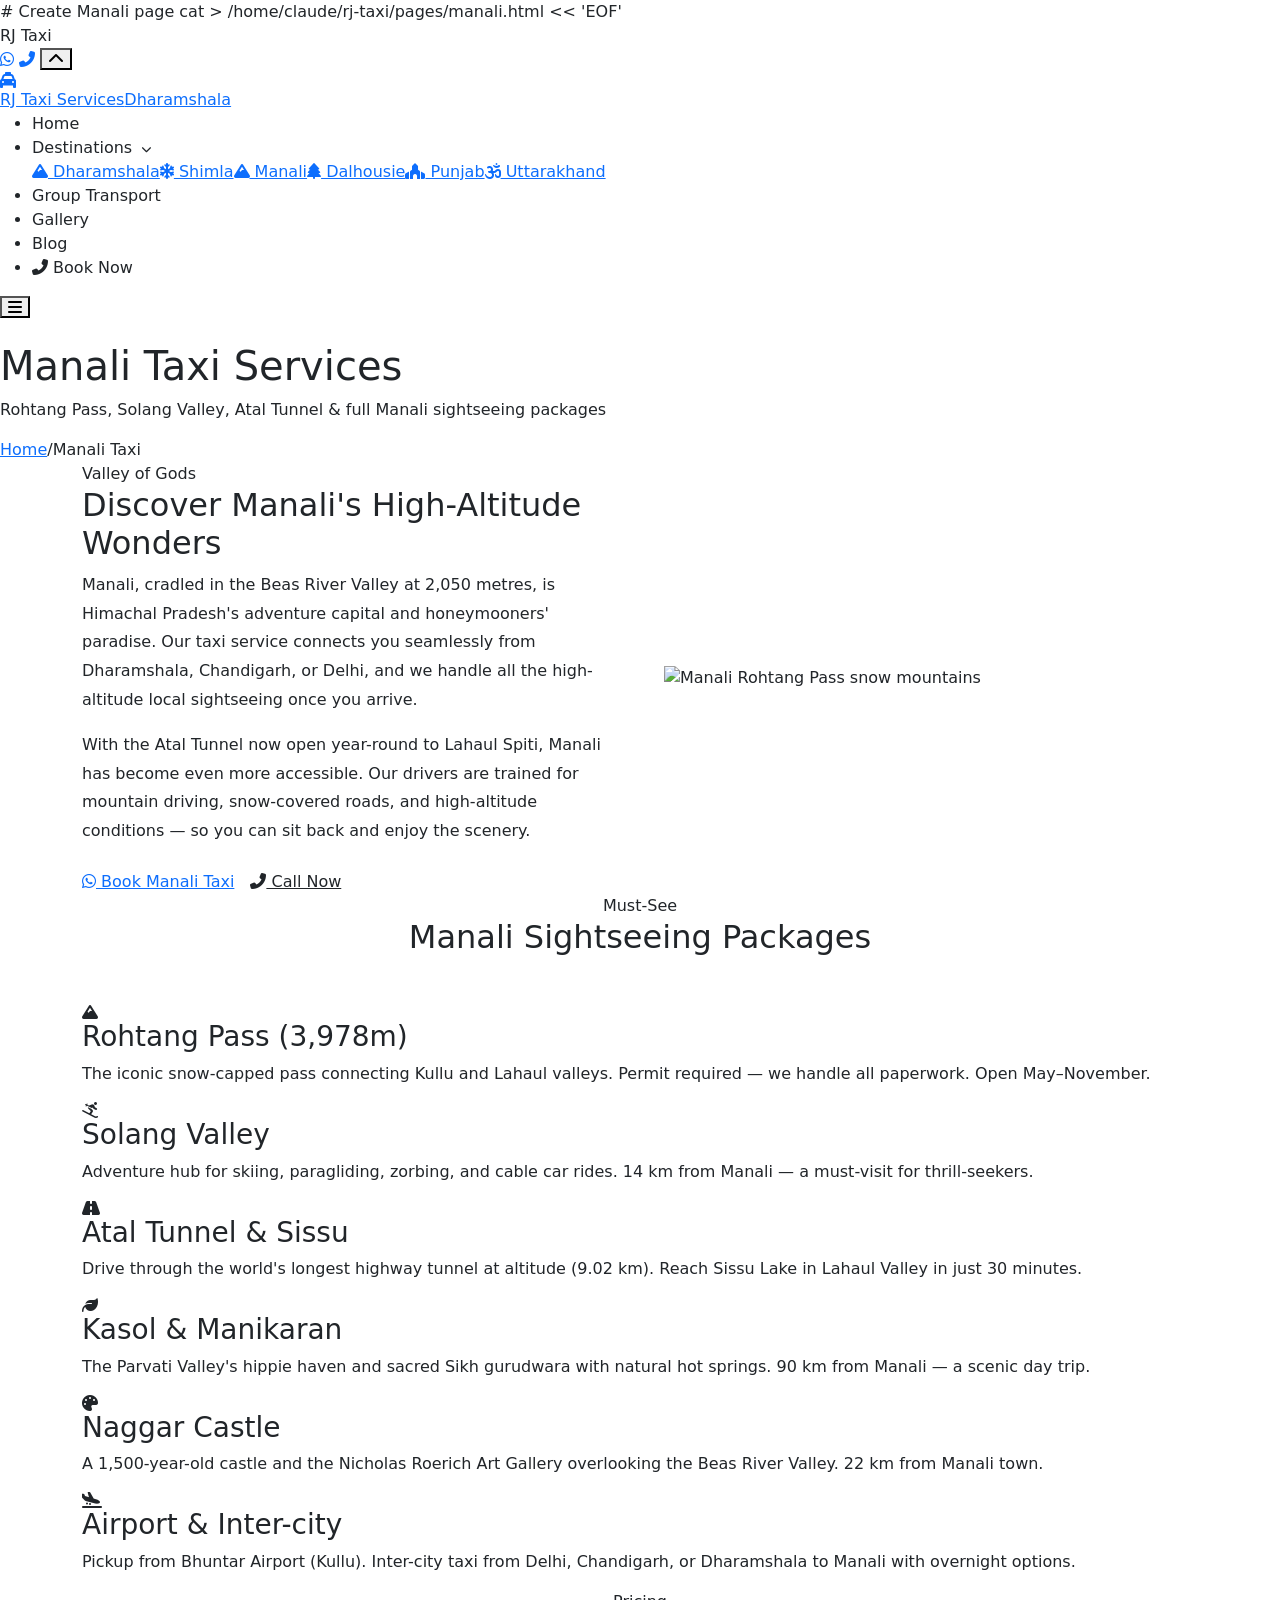
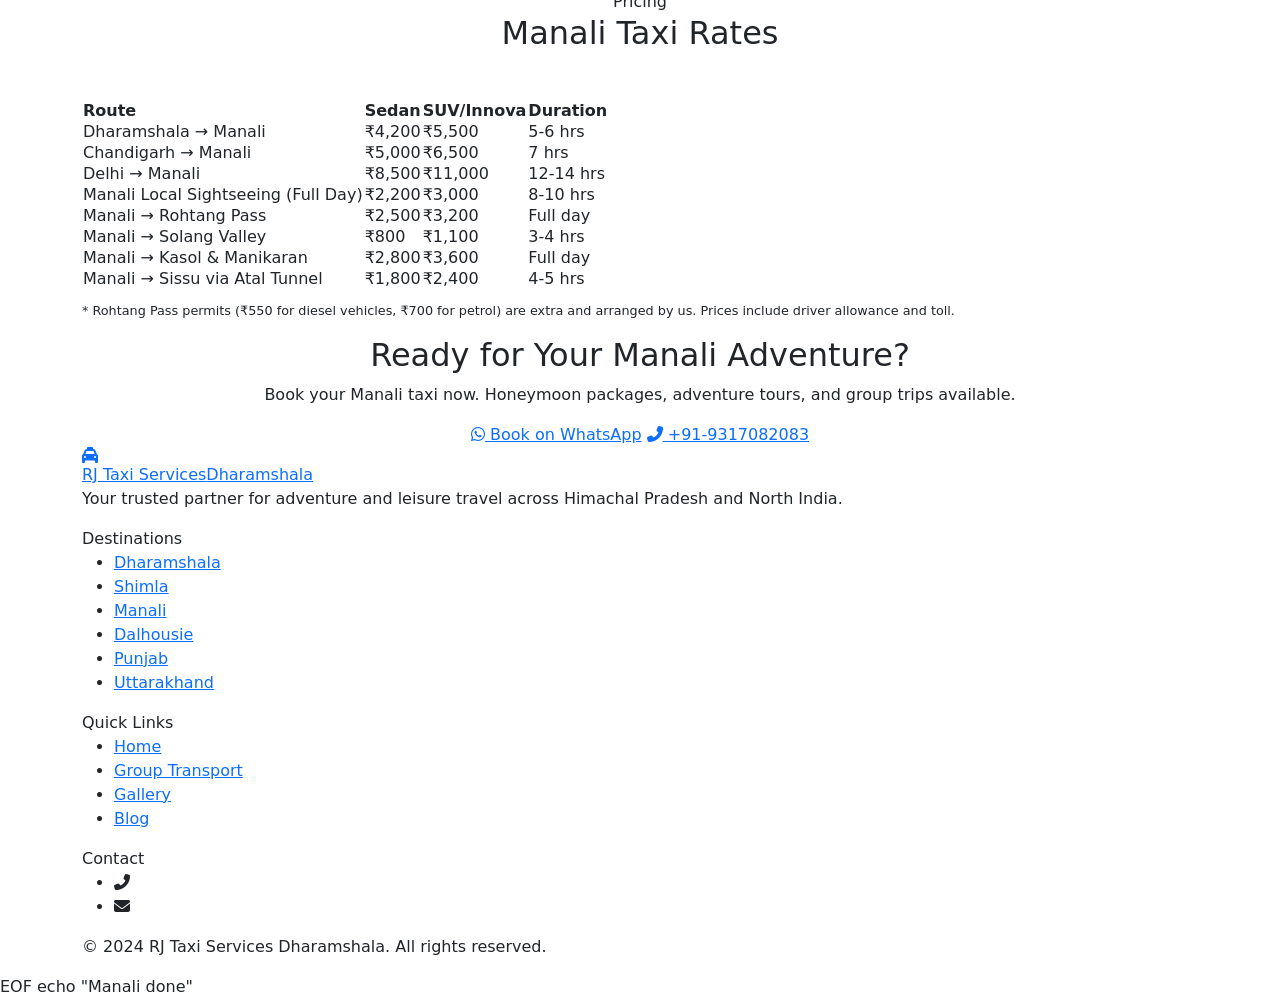
==== manali.html @ 17d1d47f "Create manali.html" ====
# Create Manali page
cat > /home/claude/rj-taxi/pages/manali.html << 'EOF'
<!DOCTYPE html>
<html lang="en">
<head>
  <meta charset="UTF-8"><meta name="viewport" content="width=device-width, initial-scale=1.0">
  <title>Manali Taxi Services | Rohtang Pass, Solang Valley Tours | RJ Taxi Dharamshala</title>
  <meta name="description" content="Book taxi to Manali from Dharamshala, Delhi & Chandigarh. Rohtang Pass, Solang Valley, Atal Tunnel, Kasol, Manikaran tours. Fixed price. Call +91-9317082083.">
  <meta name="keywords" content="manali taxi service, rohtang pass taxi, solang valley taxi, dharamshala to manali cab, atal tunnel trip">
  <link rel="canonical" href="https://rjtaxidharamshala.com/pages/manali.html">
  <link rel="icon" type="image/svg+xml" href="../assets/images/favicon.svg">
  <link rel="stylesheet" href="https://cdn.jsdelivr.net/npm/bootstrap@5.3.2/dist/css/bootstrap.min.css">
  <link rel="stylesheet" href="https://cdnjs.cloudflare.com/ajax/libs/font-awesome/6.5.1/css/all.min.css">
  <link rel="stylesheet" href="../assets/css/style.css">
</head>
<body>
<div id="page-loader"><div class="loader-logo">RJ <span>Taxi</span></div><div class="loader-bar"></div></div>
<a href="https://wa.me/919317082083?text=Hello%2C%20I%20need%20a%20taxi%20to%20Manali." class="float-whatsapp" target="_blank" rel="noopener" aria-label="WhatsApp"><i class="fab fa-whatsapp"></i></a>
<a href="tel:+919317082083" class="float-call" aria-label="Call"><i class="fas fa-phone-alt"></i></a>
<button class="back-top" aria-label="Back to top"><i class="fas fa-chevron-up"></i></button>
<nav id="navbar"><div class="navbar-inner">
  <a href="../index.html" class="nav-logo"><div class="nav-logo-icon"><i class="fas fa-taxi"></i></div><div class="nav-logo-text"><span class="nav-logo-name">RJ Taxi Services</span><span class="nav-logo-sub">Dharamshala</span></div></a>
  <ul class="nav-menu">
    <li><a href="../index.html" class="nav-link">Home</a></li>
    <li class="nav-dropdown"><a href="#" class="nav-link active">Destinations <i class="fas fa-chevron-down" style="font-size:.65rem;margin-left:4px"></i></a>
      <div class="nav-dropdown-menu"><a href="dharamshala.html"><i class="fas fa-mountain"></i> Dharamshala</a><a href="shimla.html"><i class="fas fa-snowflake"></i> Shimla</a><a href="manali.html"><i class="fas fa-mountain"></i> Manali</a><a href="dalhousie.html"><i class="fas fa-tree"></i> Dalhousie</a><a href="punjab.html"><i class="fas fa-place-of-worship"></i> Punjab</a><a href="uttarakhand.html"><i class="fas fa-om"></i> Uttarakhand</a></div>
    </li>
    <li><a href="group-transport.html" class="nav-link">Group Transport</a></li>
    <li><a href="gallery.html" class="nav-link">Gallery</a></li>
    <li><a href="blog.html" class="nav-link">Blog</a></li>
    <li><a href="tel:+919317082083" class="nav-link nav-cta"><i class="fas fa-phone-alt"></i> Book Now</a></li>
  </ul>
  <button class="nav-toggle" aria-label="Toggle menu"><i class="fas fa-bars"></i></button>
</div></nav>

<header class="page-hero">
  <div class="page-hero-content">
    <div class="section-eyebrow" style="justify-content:center;color:rgba(255,255,255,.6)">Adventure Himachal</div>
    <h1>Manali Taxi Services</h1>
    <p>Rohtang Pass, Solang Valley, Atal Tunnel & full Manali sightseeing packages</p>
    <nav class="breadcrumb-nav" aria-label="Breadcrumb"><a href="../index.html">Home</a><span>/</span><span class="current">Manali Taxi</span></nav>
  </div>
</header>

<section class="section">
  <div class="container">
    <div class="row g-5 align-items-center">
      <div class="col-lg-6">
        <div class="section-eyebrow">Valley of Gods</div>
        <h2 class="section-title">Discover Manali's High-Altitude Wonders</h2>
        <p style="color:var(--slate-light);line-height:1.8;margin-bottom:16px;">Manali, cradled in the Beas River Valley at 2,050 metres, is Himachal Pradesh's adventure capital and honeymooners' paradise. Our taxi service connects you seamlessly from Dharamshala, Chandigarh, or Delhi, and we handle all the high-altitude local sightseeing once you arrive.</p>
        <p style="color:var(--slate-light);line-height:1.8;margin-bottom:24px;">With the Atal Tunnel now open year-round to Lahaul Spiti, Manali has become even more accessible. Our drivers are trained for mountain driving, snow-covered roads, and high-altitude conditions — so you can sit back and enjoy the scenery.</p>
        <div class="d-flex gap-3 flex-wrap">
          <a href="https://wa.me/919317082083?text=I%20need%20a%20taxi%20to%20Manali." class="btn-gold" target="_blank" rel="noopener"><i class="fab fa-whatsapp"></i> Book Manali Taxi</a>
          <a href="tel:+919317082083" class="btn-outline-white" style="border-color:var(--navy);color:var(--navy)"><i class="fas fa-phone-alt"></i> Call Now</a>
        </div>
      </div>
      <div class="col-lg-6">
        <img src="https://images.unsplash.com/photo-1626621341517-bbf3d9990a23?w=700&q=80" alt="Manali Rohtang Pass snow mountains" class="img-fluid" style="border-radius:var(--radius-lg);box-shadow:var(--shadow-lg)" loading="lazy">
      </div>
    </div>
  </div>
</section>

<section class="section bg-off">
  <div class="container">
    <div class="text-center mb-5"><div class="section-eyebrow">Must-See</div><h2 class="section-title">Manali Sightseeing Packages</h2></div>
    <div class="services-grid">
      <div class="service-card"><div class="service-icon"><i class="fas fa-mountain"></i></div><h3 class="service-title">Rohtang Pass (3,978m)</h3><p class="service-desc">The iconic snow-capped pass connecting Kullu and Lahaul valleys. Permit required — we handle all paperwork. Open May–November.</p></div>
      <div class="service-card"><div class="service-icon"><i class="fas fa-skiing"></i></div><h3 class="service-title">Solang Valley</h3><p class="service-desc">Adventure hub for skiing, paragliding, zorbing, and cable car rides. 14 km from Manali — a must-visit for thrill-seekers.</p></div>
      <div class="service-card"><div class="service-icon"><i class="fas fa-road"></i></div><h3 class="service-title">Atal Tunnel & Sissu</h3><p class="service-desc">Drive through the world's longest highway tunnel at altitude (9.02 km). Reach Sissu Lake in Lahaul Valley in just 30 minutes.</p></div>
      <div class="service-card"><div class="service-icon"><i class="fas fa-leaf"></i></div><h3 class="service-title">Kasol & Manikaran</h3><p class="service-desc">The Parvati Valley's hippie haven and sacred Sikh gurudwara with natural hot springs. 90 km from Manali — a scenic day trip.</p></div>
      <div class="service-card"><div class="service-icon"><i class="fas fa-palette"></i></div><h3 class="service-title">Naggar Castle</h3><p class="service-desc">A 1,500-year-old castle and the Nicholas Roerich Art Gallery overlooking the Beas River Valley. 22 km from Manali town.</p></div>
      <div class="service-card"><div class="service-icon"><i class="fas fa-plane-arrival"></i></div><h3 class="service-title">Airport & Inter-city</h3><p class="service-desc">Pickup from Bhuntar Airport (Kullu). Inter-city taxi from Delhi, Chandigarh, or Dharamshala to Manali with overnight options.</p></div>
    </div>
  </div>
</section>

<section class="section">
  <div class="container">
    <div class="text-center mb-5"><div class="section-eyebrow">Pricing</div><h2 class="section-title">Manali Taxi Rates</h2></div>
    <div style="overflow-x:auto">
      <table class="price-table">
        <thead><tr><th>Route</th><th>Sedan</th><th>SUV/Innova</th><th>Duration</th></tr></thead>
        <tbody>
          <tr><td>Dharamshala → Manali</td><td class="price-cell">₹4,200</td><td class="price-cell">₹5,500</td><td>5-6 hrs</td></tr>
          <tr><td>Chandigarh → Manali</td><td class="price-cell">₹5,000</td><td class="price-cell">₹6,500</td><td>7 hrs</td></tr>
          <tr><td>Delhi → Manali</td><td class="price-cell">₹8,500</td><td class="price-cell">₹11,000</td><td>12-14 hrs</td></tr>
          <tr><td>Manali Local Sightseeing (Full Day)</td><td class="price-cell">₹2,200</td><td class="price-cell">₹3,000</td><td>8-10 hrs</td></tr>
          <tr><td>Manali → Rohtang Pass</td><td class="price-cell">₹2,500</td><td class="price-cell">₹3,200</td><td>Full day</td></tr>
          <tr><td>Manali → Solang Valley</td><td class="price-cell">₹800</td><td class="price-cell">₹1,100</td><td>3-4 hrs</td></tr>
          <tr><td>Manali → Kasol & Manikaran</td><td class="price-cell">₹2,800</td><td class="price-cell">₹3,600</td><td>Full day</td></tr>
          <tr><td>Manali → Sissu via Atal Tunnel</td><td class="price-cell">₹1,800</td><td class="price-cell">₹2,400</td><td>4-5 hrs</td></tr>
        </tbody>
      </table>
    </div>
    <p style="font-size:.8rem;color:var(--slate-light);margin-top:12px;">* Rohtang Pass permits (₹550 for diesel vehicles, ₹700 for petrol) are extra and arranged by us. Prices include driver allowance and toll.</p>
  </div>
</section>

<section class="cta-banner"><div class="container text-center" style="position:relative;z-index:2">
  <h2 class="cta-title">Ready for Your Manali Adventure?</h2>
  <p class="cta-subtitle">Book your Manali taxi now. Honeymoon packages, adventure tours, and group trips available.</p>
  <div class="cta-actions">
    <a href="https://wa.me/919317082083?text=I%20want%20to%20book%20a%20taxi%20to%20Manali." class="btn-gold" target="_blank" rel="noopener"><i class="fab fa-whatsapp"></i> Book on WhatsApp</a>
    <a href="tel:+919317082083" class="btn-outline-white"><i class="fas fa-phone-alt"></i> +91-9317082083</a>
  </div>
</div></section>

<footer class="footer"><div class="container"><div class="footer-grid">
  <div class="footer-brand"><a href="../index.html" class="nav-logo"><div class="nav-logo-icon"><i class="fas fa-taxi"></i></div><div class="nav-logo-text"><span class="nav-logo-name">RJ Taxi Services</span><span class="nav-logo-sub">Dharamshala</span></div></a><p>Your trusted partner for adventure and leisure travel across Himachal Pradesh and North India.</p></div>
  <div><div class="footer-heading">Destinations</div><ul class="footer-links"><li><a href="dharamshala.html">Dharamshala</a></li><li><a href="shimla.html">Shimla</a></li><li><a href="manali.html">Manali</a></li><li><a href="dalhousie.html">Dalhousie</a></li><li><a href="punjab.html">Punjab</a></li><li><a href="uttarakhand.html">Uttarakhand</a></li></ul></div>
  <div><div class="footer-heading">Quick Links</div><ul class="footer-links"><li><a href="../index.html">Home</a></li><li><a href="group-transport.html">Group Transport</a></li><li><a href="gallery.html">Gallery</a></li><li><a href="blog.html">Blog</a></li></ul></div>
  <div><div class="footer-heading">Contact</div><ul class="footer-contact"><li><i class="fas fa-phone-alt"></i><a href="tel:+919317082083" style="color:rgba(255,255,255,.6)">+91-9317082083</a></li><li><i class="fas fa-envelope"></i><a href="mailto:rjtaxiservicesdharamshala@gmail.com" style="color:rgba(255,255,255,.6);font-size:.8rem">rjtaxiservicesdharamshala@gmail.com</a></li></ul></div>
</div><div class="footer-bottom"><p>&copy; 2024 RJ Taxi Services Dharamshala. All rights reserved.</p></div></div></footer>
<script src="https://cdn.jsdelivr.net/npm/bootstrap@5.3.2/dist/js/bootstrap.bundle.min.js"></script>
<script src="../assets/js/main.js"></script>
</body></html>
EOF
echo "Manali done"
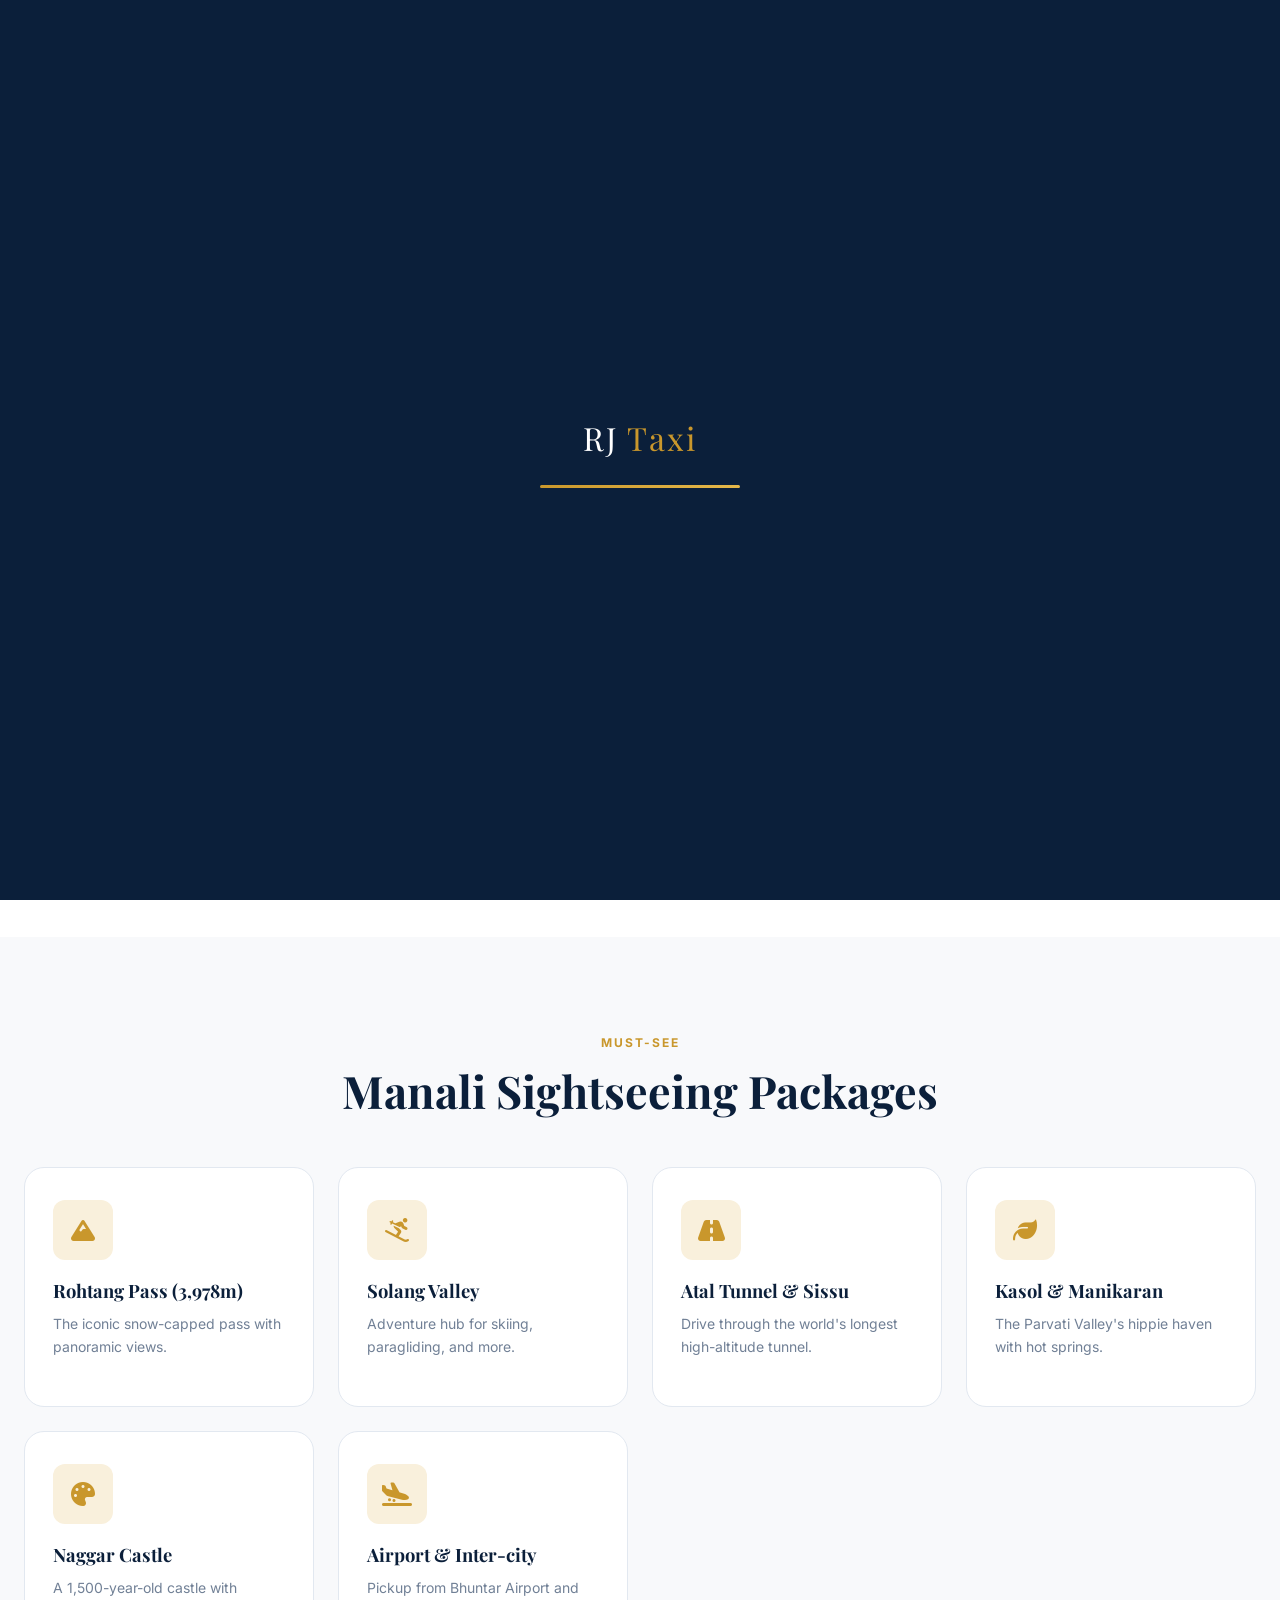
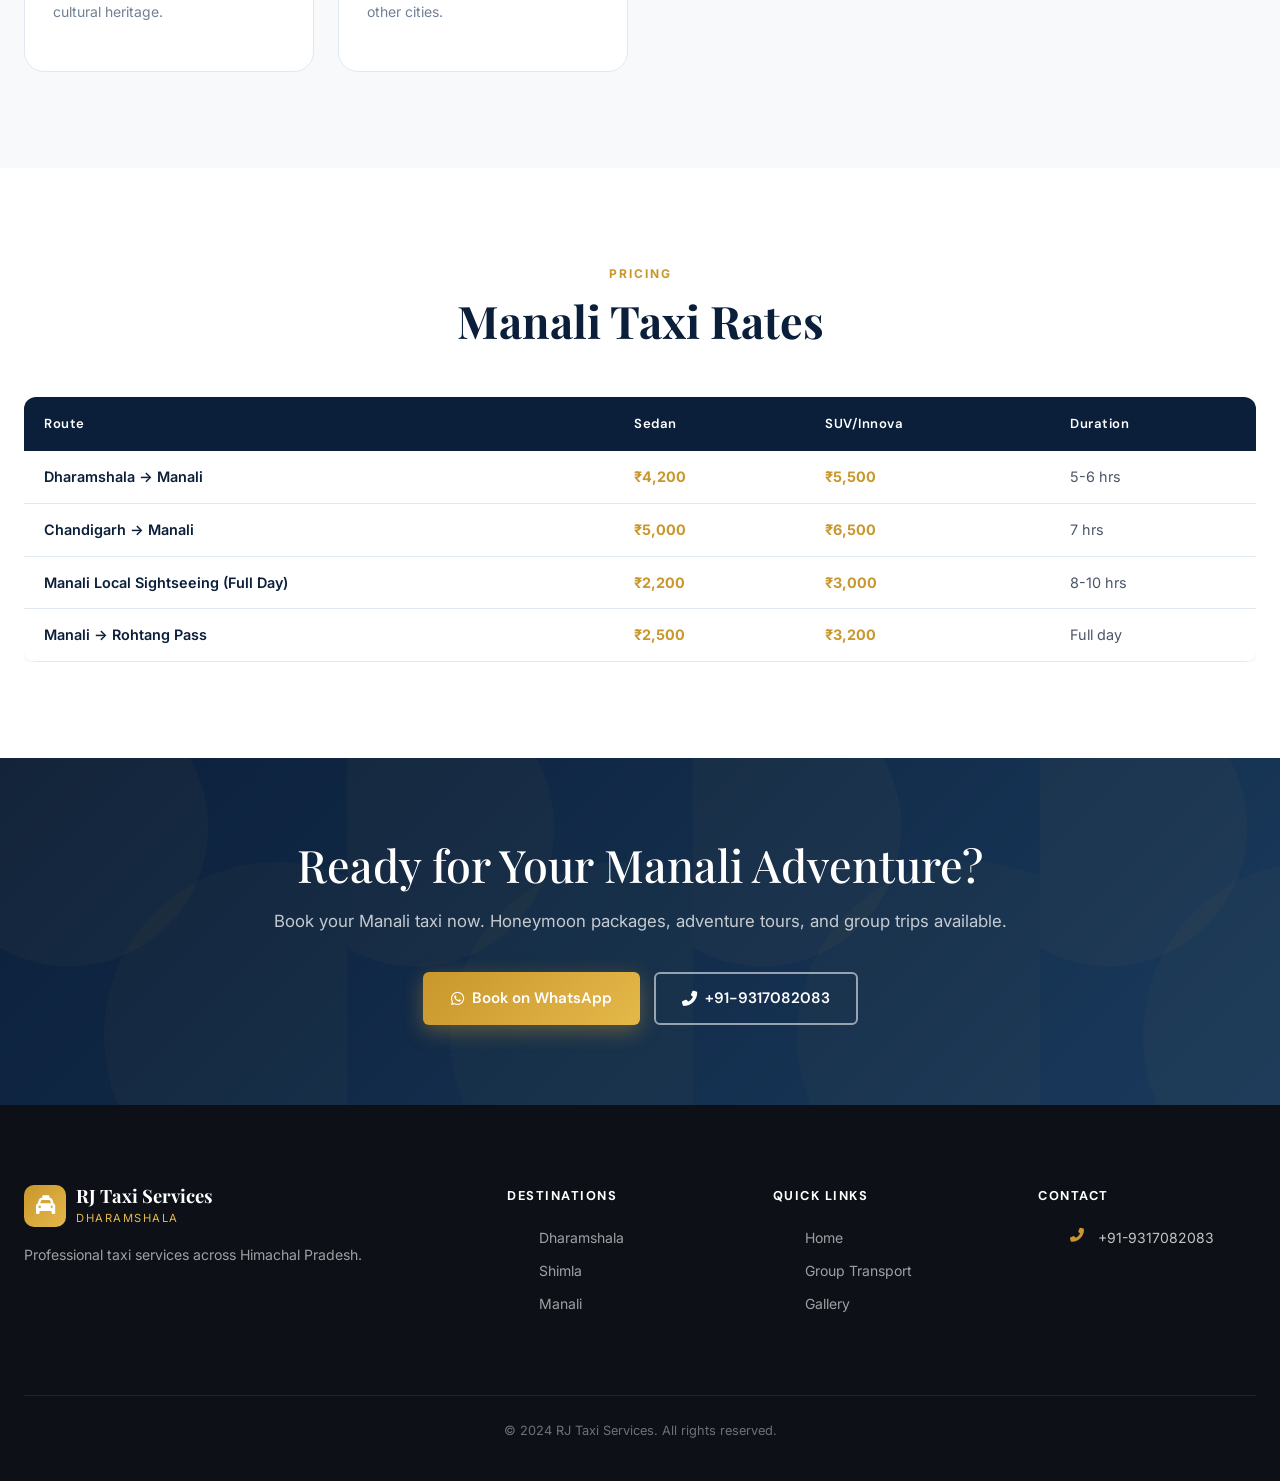
==== commit f7244693: "Fix: Clean corrupted HTML and create missing pages with proper linking" ====
--- a/manali.html
+++ b/manali.html
@@ -1,5 +1,3 @@
-# Create Manali page
-cat > /home/claude/rj-taxi/pages/manali.html << 'EOF'
 <!DOCTYPE html>
 <html lang="en">
 <head>
@@ -8,10 +6,10 @@
   <meta name="description" content="Book taxi to Manali from Dharamshala, Delhi & Chandigarh. Rohtang Pass, Solang Valley, Atal Tunnel, Kasol, Manikaran tours. Fixed price. Call +91-9317082083.">
   <meta name="keywords" content="manali taxi service, rohtang pass taxi, solang valley taxi, dharamshala to manali cab, atal tunnel trip">
   <link rel="canonical" href="https://rjtaxidharamshala.com/pages/manali.html">
-  <link rel="icon" type="image/svg+xml" href="../assets/images/favicon.svg">
+  <link rel="icon" type="image/svg+xml" href="../css/favicon.svg">
   <link rel="stylesheet" href="https://cdn.jsdelivr.net/npm/bootstrap@5.3.2/dist/css/bootstrap.min.css">
   <link rel="stylesheet" href="https://cdnjs.cloudflare.com/ajax/libs/font-awesome/6.5.1/css/all.min.css">
-  <link rel="stylesheet" href="../assets/css/style.css">
+  <link rel="stylesheet" href="../css/style.css">
 </head>
 <body>
 <div id="page-loader"><div class="loader-logo">RJ <span>Taxi</span></div><div class="loader-bar"></div></div>
@@ -48,15 +46,15 @@
       <div class="col-lg-6">
         <div class="section-eyebrow">Valley of Gods</div>
         <h2 class="section-title">Discover Manali's High-Altitude Wonders</h2>
-        <p style="color:var(--slate-light);line-height:1.8;margin-bottom:16px;">Manali, cradled in the Beas River Valley at 2,050 metres, is Himachal Pradesh's adventure capital and honeymooners' paradise. Our taxi service connects you seamlessly from Dharamshala, Chandigarh, or Delhi, and we handle all the high-altitude local sightseeing once you arrive.</p>
-        <p style="color:var(--slate-light);line-height:1.8;margin-bottom:24px;">With the Atal Tunnel now open year-round to Lahaul Spiti, Manali has become even more accessible. Our drivers are trained for mountain driving, snow-covered roads, and high-altitude conditions — so you can sit back and enjoy the scenery.</p>
+        <p style="color:var(--slate-light);line-height:1.8;margin-bottom:16px;">Manali, cradled in the Beas River Valley at 2,050 metres, is Himachal Pradesh's adventure capital and honeymooners' paradise.</p>
+        <p style="color:var(--slate-light);line-height:1.8;margin-bottom:24px;">With the Atal Tunnel now open year-round to Lahaul Spiti, Manali has become even more accessible. Our drivers are trained in mountain driving.</p>
         <div class="d-flex gap-3 flex-wrap">
           <a href="https://wa.me/919317082083?text=I%20need%20a%20taxi%20to%20Manali." class="btn-gold" target="_blank" rel="noopener"><i class="fab fa-whatsapp"></i> Book Manali Taxi</a>
           <a href="tel:+919317082083" class="btn-outline-white" style="border-color:var(--navy);color:var(--navy)"><i class="fas fa-phone-alt"></i> Call Now</a>
         </div>
       </div>
       <div class="col-lg-6">
-        <img src="https://images.unsplash.com/photo-1626621341517-bbf3d9990a23?w=700&q=80" alt="Manali Rohtang Pass snow mountains" class="img-fluid" style="border-radius:var(--radius-lg);box-shadow:var(--shadow-lg)" loading="lazy">
+        <img src="https://images.unsplash.com/photo-1626621341517-bbf3d9990a23?w=700&q=80" alt="Manali Rohtang Pass snow mountains" class="img-fluid" style="border-radius:var(--radius-lg);box-shadow:var(--shadow-lg);">
       </div>
     </div>
   </div>
@@ -66,12 +64,12 @@
   <div class="container">
     <div class="text-center mb-5"><div class="section-eyebrow">Must-See</div><h2 class="section-title">Manali Sightseeing Packages</h2></div>
     <div class="services-grid">
-      <div class="service-card"><div class="service-icon"><i class="fas fa-mountain"></i></div><h3 class="service-title">Rohtang Pass (3,978m)</h3><p class="service-desc">The iconic snow-capped pass connecting Kullu and Lahaul valleys. Permit required — we handle all paperwork. Open May–November.</p></div>
-      <div class="service-card"><div class="service-icon"><i class="fas fa-skiing"></i></div><h3 class="service-title">Solang Valley</h3><p class="service-desc">Adventure hub for skiing, paragliding, zorbing, and cable car rides. 14 km from Manali — a must-visit for thrill-seekers.</p></div>
-      <div class="service-card"><div class="service-icon"><i class="fas fa-road"></i></div><h3 class="service-title">Atal Tunnel & Sissu</h3><p class="service-desc">Drive through the world's longest highway tunnel at altitude (9.02 km). Reach Sissu Lake in Lahaul Valley in just 30 minutes.</p></div>
-      <div class="service-card"><div class="service-icon"><i class="fas fa-leaf"></i></div><h3 class="service-title">Kasol & Manikaran</h3><p class="service-desc">The Parvati Valley's hippie haven and sacred Sikh gurudwara with natural hot springs. 90 km from Manali — a scenic day trip.</p></div>
-      <div class="service-card"><div class="service-icon"><i class="fas fa-palette"></i></div><h3 class="service-title">Naggar Castle</h3><p class="service-desc">A 1,500-year-old castle and the Nicholas Roerich Art Gallery overlooking the Beas River Valley. 22 km from Manali town.</p></div>
-      <div class="service-card"><div class="service-icon"><i class="fas fa-plane-arrival"></i></div><h3 class="service-title">Airport & Inter-city</h3><p class="service-desc">Pickup from Bhuntar Airport (Kullu). Inter-city taxi from Delhi, Chandigarh, or Dharamshala to Manali with overnight options.</p></div>
+      <div class="service-card"><div class="service-icon"><i class="fas fa-mountain"></i></div><h3 class="service-title">Rohtang Pass (3,978m)</h3><p class="service-desc">The iconic snow-capped pass with panoramic views.</p></div>
+      <div class="service-card"><div class="service-icon"><i class="fas fa-skiing"></i></div><h3 class="service-title">Solang Valley</h3><p class="service-desc">Adventure hub for skiing, paragliding, and more.</p></div>
+      <div class="service-card"><div class="service-icon"><i class="fas fa-road"></i></div><h3 class="service-title">Atal Tunnel & Sissu</h3><p class="service-desc">Drive through the world's longest high-altitude tunnel.</p></div>
+      <div class="service-card"><div class="service-icon"><i class="fas fa-leaf"></i></div><h3 class="service-title">Kasol & Manikaran</h3><p class="service-desc">The Parvati Valley's hippie haven with hot springs.</p></div>
+      <div class="service-card"><div class="service-icon"><i class="fas fa-palette"></i></div><h3 class="service-title">Naggar Castle</h3><p class="service-desc">A 1,500-year-old castle with cultural heritage.</p></div>
+      <div class="service-card"><div class="service-icon"><i class="fas fa-plane-arrival"></i></div><h3 class="service-title">Airport & Inter-city</h3><p class="service-desc">Pickup from Bhuntar Airport and other cities.</p></div>
     </div>
   </div>
 </section>
@@ -85,16 +83,11 @@
         <tbody>
           <tr><td>Dharamshala → Manali</td><td class="price-cell">₹4,200</td><td class="price-cell">₹5,500</td><td>5-6 hrs</td></tr>
           <tr><td>Chandigarh → Manali</td><td class="price-cell">₹5,000</td><td class="price-cell">₹6,500</td><td>7 hrs</td></tr>
-          <tr><td>Delhi → Manali</td><td class="price-cell">₹8,500</td><td class="price-cell">₹11,000</td><td>12-14 hrs</td></tr>
           <tr><td>Manali Local Sightseeing (Full Day)</td><td class="price-cell">₹2,200</td><td class="price-cell">₹3,000</td><td>8-10 hrs</td></tr>
           <tr><td>Manali → Rohtang Pass</td><td class="price-cell">₹2,500</td><td class="price-cell">₹3,200</td><td>Full day</td></tr>
-          <tr><td>Manali → Solang Valley</td><td class="price-cell">₹800</td><td class="price-cell">₹1,100</td><td>3-4 hrs</td></tr>
-          <tr><td>Manali → Kasol & Manikaran</td><td class="price-cell">₹2,800</td><td class="price-cell">₹3,600</td><td>Full day</td></tr>
-          <tr><td>Manali → Sissu via Atal Tunnel</td><td class="price-cell">₹1,800</td><td class="price-cell">₹2,400</td><td>4-5 hrs</td></tr>
         </tbody>
       </table>
     </div>
-    <p style="font-size:.8rem;color:var(--slate-light);margin-top:12px;">* Rohtang Pass permits (₹550 for diesel vehicles, ₹700 for petrol) are extra and arranged by us. Prices include driver allowance and toll.</p>
   </div>
 </section>
 
@@ -108,13 +101,11 @@
 </div></section>
 
 <footer class="footer"><div class="container"><div class="footer-grid">
-  <div class="footer-brand"><a href="../index.html" class="nav-logo"><div class="nav-logo-icon"><i class="fas fa-taxi"></i></div><div class="nav-logo-text"><span class="nav-logo-name">RJ Taxi Services</span><span class="nav-logo-sub">Dharamshala</span></div></a><p>Your trusted partner for adventure and leisure travel across Himachal Pradesh and North India.</p></div>
-  <div><div class="footer-heading">Destinations</div><ul class="footer-links"><li><a href="dharamshala.html">Dharamshala</a></li><li><a href="shimla.html">Shimla</a></li><li><a href="manali.html">Manali</a></li><li><a href="dalhousie.html">Dalhousie</a></li><li><a href="punjab.html">Punjab</a></li><li><a href="uttarakhand.html">Uttarakhand</a></li></ul></div>
-  <div><div class="footer-heading">Quick Links</div><ul class="footer-links"><li><a href="../index.html">Home</a></li><li><a href="group-transport.html">Group Transport</a></li><li><a href="gallery.html">Gallery</a></li><li><a href="blog.html">Blog</a></li></ul></div>
-  <div><div class="footer-heading">Contact</div><ul class="footer-contact"><li><i class="fas fa-phone-alt"></i><a href="tel:+919317082083" style="color:rgba(255,255,255,.6)">+91-9317082083</a></li><li><i class="fas fa-envelope"></i><a href="mailto:rjtaxiservicesdharamshala@gmail.com" style="color:rgba(255,255,255,.6);font-size:.8rem">rjtaxiservicesdharamshala@gmail.com</a></li></ul></div>
-</div><div class="footer-bottom"><p>&copy; 2024 RJ Taxi Services Dharamshala. All rights reserved.</p></div></div></footer>
+  <div class="footer-brand"><a href="../index.html" class="nav-logo"><div class="nav-logo-icon"><i class="fas fa-taxi"></i></div><div class="nav-logo-text"><span class="nav-logo-name">RJ Taxi Services</span><span class="nav-logo-sub">Dharamshala</span></div></a><p>Professional taxi services across Himachal Pradesh.</p></div>
+  <div><div class="footer-heading">Destinations</div><ul class="footer-links"><li><a href="dharamshala.html">Dharamshala</a></li><li><a href="shimla.html">Shimla</a></li><li><a href="manali.html">Manali</a></li></ul></div>
+  <div><div class="footer-heading">Quick Links</div><ul class="footer-links"><li><a href="../index.html">Home</a></li><li><a href="group-transport.html">Group Transport</a></li><li><a href="gallery.html">Gallery</a></li></ul></div>
+  <div><div class="footer-heading">Contact</div><ul class="footer-contact"><li><i class="fas fa-phone-alt"></i><a href="tel:+919317082083">+91-9317082083</a></li></ul></div>
+</div><div class="footer-bottom"><p>&copy; 2024 RJ Taxi Services. All rights reserved.</p></div></div></footer>
 <script src="https://cdn.jsdelivr.net/npm/bootstrap@5.3.2/dist/js/bootstrap.bundle.min.js"></script>
-<script src="../assets/js/main.js"></script>
-</body></html>
-EOF
-echo "Manali done"
+<script src="../js/main.js"></script>
+</body></html>
--- a/css/style.css
+++ b/css/style.css
@@ -0,0 +1,928 @@
+/* ============================================================
+   RJ Taxi Services Dharamshala — Main Stylesheet
+   Design System: Navy · Gold · White · Slate
+   ============================================================ */
+
+/* ---- Google Fonts ---- */
+@import url('https://fonts.googleapis.com/css2?family=Playfair+Display:wght@400;600;700&family=Inter:wght@300;400;500;600;700&family=DM+Sans:wght@400;500;600&display=swap');
+
+/* ---- CSS Variables ---- */
+:root {
+  --navy:       #0B1F3A;
+  --navy-light: #122848;
+  --gold:       #C9972C;
+  --gold-light: #E5B84A;
+  --gold-pale:  #F9F0DC;
+  --white:      #FFFFFF;
+  --off-white:  #F8F9FB;
+  --slate:      #4A5568;
+  --slate-light:#718096;
+  --dark:       #0D1117;
+  --border:     #E2E8F0;
+  --gradient-gold: linear-gradient(135deg, #C9972C, #E5B84A);
+  --gradient-navy: linear-gradient(135deg, #0B1F3A, #1A3A5C);
+  --shadow-sm:  0 2px 8px rgba(0,0,0,.06);
+  --shadow-md:  0 8px 24px rgba(0,0,0,.10);
+  --shadow-lg:  0 20px 48px rgba(0,0,0,.15);
+  --radius-sm:  6px;
+  --radius-md:  12px;
+  --radius-lg:  20px;
+  --radius-xl:  32px;
+  --font-display: 'Playfair Display', Georgia, serif;
+  --font-body:    'Inter', system-ui, sans-serif;
+  --font-ui:      'DM Sans', system-ui, sans-serif;
+  --transition:   0.25s cubic-bezier(.4,0,.2,1);
+}
+
+/* ---- Reset & Base ---- */
+*, *::before, *::after { box-sizing: border-box; margin: 0; padding: 0; }
+html { scroll-behavior: smooth; font-size: 16px; }
+body {
+  font-family: var(--font-body);
+  color: var(--slate);
+  background: var(--white);
+  line-height: 1.65;
+  -webkit-font-smoothing: antialiased;
+  overflow-x: hidden;
+}
+img { max-width: 100%; height: auto; display: block; }
+a { color: inherit; text-decoration: none; transition: color var(--transition); }
+ul { list-style: none; }
+
+/* ---- Loading Screen ---- */
+#page-loader {
+  position: fixed; inset: 0; z-index: 9999;
+  background: var(--navy);
+  display: flex; align-items: center; justify-content: center;
+  flex-direction: column; gap: 20px;
+  transition: opacity .5s ease, visibility .5s ease;
+}
+#page-loader.hidden { opacity: 0; visibility: hidden; }
+.loader-logo {
+  font-family: var(--font-display);
+  font-size: 2rem; color: var(--white);
+  letter-spacing: 2px;
+}
+.loader-logo span { color: var(--gold); }
+.loader-bar {
+  width: 200px; height: 3px;
+  background: rgba(255,255,255,.15);
+  border-radius: 2px; overflow: hidden;
+}
+.loader-bar::after {
+  content: '';
+  display: block; height: 100%;
+  background: var(--gradient-gold);
+  animation: loader-fill 1.6s ease forwards;
+}
+@keyframes loader-fill { from { width: 0 } to { width: 100% } }
+
+/* ---- Navigation ---- */
+#navbar {
+  position: fixed; top: 0; left: 0; right: 0; z-index: 1000;
+  padding: 0 0;
+  transition: background var(--transition), box-shadow var(--transition), padding var(--transition);
+}
+#navbar.scrolled {
+  background: rgba(11,31,58,.97);
+  backdrop-filter: blur(12px);
+  box-shadow: 0 4px 20px rgba(0,0,0,.25);
+  padding: 0;
+}
+#navbar.top {
+  background: linear-gradient(180deg, rgba(0,0,0,.55) 0%, transparent 100%);
+}
+.navbar-inner {
+  display: flex; align-items: center; justify-content: space-between;
+  max-width: 1320px; margin: 0 auto; padding: 0 24px;
+  height: 72px;
+}
+.nav-logo {
+  display: flex; align-items: center; gap: 10px;
+  text-decoration: none;
+}
+.nav-logo-icon {
+  width: 42px; height: 42px; border-radius: 10px;
+  background: var(--gradient-gold);
+  display: flex; align-items: center; justify-content: center;
+  font-size: 1.2rem; color: var(--white);
+}
+.nav-logo-text {
+  line-height: 1.2;
+}
+.nav-logo-name {
+  font-family: var(--font-display);
+  font-size: 1.15rem; font-weight: 700;
+  color: var(--white);
+  display: block;
+}
+.nav-logo-sub {
+  font-size: .7rem; color: var(--gold-light);
+  letter-spacing: 1.5px; text-transform: uppercase;
+}
+.nav-menu {
+  display: flex; align-items: center; gap: 4px;
+}
+.nav-link {
+  font-family: var(--font-ui);
+  font-size: .875rem; font-weight: 500;
+  color: rgba(255,255,255,.88);
+  padding: 8px 14px; border-radius: var(--radius-sm);
+  transition: color var(--transition), background var(--transition);
+  white-space: nowrap;
+  position: relative;
+}
+.nav-link:hover, .nav-link.active {
+  color: var(--gold-light);
+  background: rgba(255,255,255,.08);
+}
+.nav-dropdown { position: relative; }
+.nav-dropdown-menu {
+  position: absolute; top: calc(100% + 8px); left: 50%;
+  transform: translateX(-50%) translateY(-8px);
+  background: var(--navy);
+  border: 1px solid rgba(255,255,255,.08);
+  border-radius: var(--radius-md);
+  padding: 8px;
+  min-width: 220px;
+  opacity: 0; visibility: hidden;
+  transition: all var(--transition);
+  box-shadow: var(--shadow-lg);
+}
+.nav-dropdown:hover .nav-dropdown-menu {
+  opacity: 1; visibility: visible;
+  transform: translateX(-50%) translateY(0);
+}
+.nav-dropdown-menu a {
+  display: flex; align-items: center; gap: 10px;
+  padding: 10px 14px; border-radius: var(--radius-sm);
+  color: rgba(255,255,255,.8);
+  font-size: .85rem; font-weight: 500;
+  transition: all var(--transition);
+}
+.nav-dropdown-menu a:hover {
+  background: rgba(201,151,44,.12);
+  color: var(--gold-light);
+}
+.nav-dropdown-menu a i { color: var(--gold); width: 18px; text-align: center; }
+.nav-cta {
+  background: var(--gradient-gold);
+  color: var(--white) !important;
+  border-radius: var(--radius-sm);
+  padding: 9px 20px !important;
+  font-weight: 600 !important;
+  box-shadow: 0 4px 14px rgba(201,151,44,.35);
+}
+.nav-cta:hover {
+  background: var(--gold-light) !important;
+  color: var(--navy) !important;
+  transform: translateY(-1px);
+}
+.nav-toggle {
+  display: none;
+  background: none; border: none;
+  color: var(--white); font-size: 1.4rem;
+  cursor: pointer; padding: 8px;
+}
+
+/* ---- Hero Section ---- */
+.hero {
+  position: relative;
+  min-height: 100vh;
+  display: flex; align-items: center;
+  overflow: hidden;
+}
+.hero-bg {
+  position: absolute; inset: 0;
+  background: url('https://images.unsplash.com/photo-1506905925346-21bda4d32df4?w=1920&q=80') center/cover no-repeat;
+}
+.hero-overlay {
+  position: absolute; inset: 0;
+  background: linear-gradient(135deg, rgba(11,31,58,.90) 0%, rgba(11,31,58,.65) 50%, rgba(0,0,0,.4) 100%);
+}
+.hero-content {
+  position: relative; z-index: 2;
+  max-width: 1320px; margin: 0 auto; padding: 0 24px;
+  padding-top: 80px;
+}
+.hero-badge {
+  display: inline-flex; align-items: center; gap: 8px;
+  background: rgba(201,151,44,.18);
+  border: 1px solid rgba(201,151,44,.35);
+  border-radius: 50px; padding: 6px 16px;
+  color: var(--gold-light); font-size: .8rem; font-weight: 600;
+  letter-spacing: 1px; text-transform: uppercase;
+  margin-bottom: 24px;
+}
+.hero-badge i { font-size: .7rem; }
+.hero-title {
+  font-family: var(--font-display);
+  font-size: clamp(2.4rem, 6vw, 4.2rem);
+  font-weight: 700; line-height: 1.18;
+  color: var(--white); margin-bottom: 20px;
+  max-width: 700px;
+}
+.hero-title .highlight {
+  color: var(--gold-light);
+  display: block;
+}
+.hero-desc {
+  font-size: 1.1rem; color: rgba(255,255,255,.8);
+  max-width: 560px; margin-bottom: 36px; line-height: 1.7;
+}
+.hero-actions {
+  display: flex; gap: 14px; flex-wrap: wrap;
+  margin-bottom: 56px;
+}
+.btn-gold {
+  background: var(--gradient-gold);
+  color: var(--white);
+  border: none; border-radius: var(--radius-sm);
+  padding: 14px 28px; font-family: var(--font-ui);
+  font-size: .95rem; font-weight: 600;
+  cursor: pointer; display: inline-flex; align-items: center; gap: 8px;
+  box-shadow: 0 6px 20px rgba(201,151,44,.4);
+  transition: all var(--transition); text-decoration: none;
+}
+.btn-gold:hover {
+  transform: translateY(-2px);
+  box-shadow: 0 10px 30px rgba(201,151,44,.5);
+  color: var(--white);
+}
+.btn-outline-white {
+  background: transparent;
+  color: var(--white);
+  border: 2px solid rgba(255,255,255,.55);
+  border-radius: var(--radius-sm);
+  padding: 12px 26px; font-family: var(--font-ui);
+  font-size: .95rem; font-weight: 600;
+  cursor: pointer; display: inline-flex; align-items: center; gap: 8px;
+  transition: all var(--transition); text-decoration: none;
+}
+.btn-outline-white:hover {
+  background: rgba(255,255,255,.1);
+  border-color: rgba(255,255,255,.8);
+  color: var(--white);
+}
+.hero-stats {
+  display: flex; gap: 36px; flex-wrap: wrap;
+}
+.hero-stat { text-align: left; }
+.hero-stat-num {
+  font-family: var(--font-display);
+  font-size: 2rem; font-weight: 700; color: var(--gold-light);
+  line-height: 1;
+}
+.hero-stat-label {
+  font-size: .78rem; color: rgba(255,255,255,.65);
+  text-transform: uppercase; letter-spacing: 1px; margin-top: 4px;
+}
+.hero-scroll {
+  position: absolute; bottom: 36px; left: 50%;
+  transform: translateX(-50%);
+  display: flex; flex-direction: column; align-items: center; gap: 8px;
+  color: rgba(255,255,255,.5); font-size: .75rem; letter-spacing: 1px;
+  animation: bounce 2s infinite;
+  cursor: pointer;
+}
+.hero-scroll i { font-size: 1.4rem; }
+@keyframes bounce {
+  0%, 100% { transform: translateX(-50%) translateY(0); }
+  50% { transform: translateX(-50%) translateY(8px); }
+}
+
+/* ---- Booking Strip ---- */
+.booking-strip {
+  background: var(--white);
+  padding: 0;
+  position: relative; z-index: 10;
+  box-shadow: 0 8px 32px rgba(0,0,0,.12);
+}
+.booking-form-wrap {
+  background: var(--white);
+  max-width: 1320px; margin: 0 auto;
+  padding: 0 24px;
+}
+.booking-form {
+  display: grid; grid-template-columns: 1fr 1fr 1fr 1fr auto;
+  gap: 0; align-items: stretch;
+  border-radius: var(--radius-md);
+  overflow: hidden;
+  box-shadow: var(--shadow-md);
+}
+.booking-field {
+  padding: 18px 20px; border-right: 1px solid var(--border);
+  background: var(--white);
+  display: flex; flex-direction: column; gap: 4px;
+}
+.booking-field label {
+  font-size: .72rem; font-weight: 700;
+  text-transform: uppercase; letter-spacing: 1.2px;
+  color: var(--gold);
+}
+.booking-field input, .booking-field select {
+  border: none; outline: none;
+  font-family: var(--font-body); font-size: .95rem;
+  color: var(--navy); background: transparent;
+  font-weight: 500;
+}
+.booking-field select option { color: var(--slate); }
+.booking-btn {
+  background: var(--gradient-gold);
+  color: var(--white); border: none; cursor: pointer;
+  padding: 0 32px; font-family: var(--font-ui);
+  font-size: 1rem; font-weight: 700;
+  display: flex; align-items: center; gap: 10px;
+  transition: all var(--transition);
+  white-space: nowrap;
+}
+.booking-btn:hover { background: var(--gold-light); }
+
+/* ---- Section Utilities ---- */
+.section { padding: 96px 0; }
+.section-sm { padding: 64px 0; }
+.container { max-width: 1320px; margin: 0 auto; padding: 0 24px; }
+.section-eyebrow {
+  font-size: .75rem; font-weight: 700;
+  text-transform: uppercase; letter-spacing: 2px;
+  color: var(--gold); margin-bottom: 10px;
+  display: flex; align-items: center; gap: 8px;
+}
+.section-eyebrow::before {
+  content: ''; display: block;
+  width: 28px; height: 2px; background: var(--gold);
+}
+.section-title {
+  font-family: var(--font-display);
+  font-size: clamp(1.8rem, 4vw, 2.8rem);
+  font-weight: 700; color: var(--navy);
+  line-height: 1.25; margin-bottom: 14px;
+}
+.section-subtitle {
+  font-size: 1.05rem; color: var(--slate-light);
+  max-width: 560px; line-height: 1.7;
+}
+.text-center .section-eyebrow { justify-content: center; }
+.text-center .section-eyebrow::before { display: none; }
+.text-center .section-subtitle { margin: 0 auto; }
+
+/* ---- About Section ---- */
+.about-grid {
+  display: grid; grid-template-columns: 1fr 1fr;
+  gap: 80px; align-items: center;
+}
+.about-img-wrap { position: relative; }
+.about-img-main {
+  width: 100%; height: 520px; object-fit: cover;
+  border-radius: var(--radius-lg);
+  box-shadow: var(--shadow-lg);
+}
+.about-img-accent {
+  position: absolute; bottom: -32px; right: -32px;
+  width: 220px; height: 220px; object-fit: cover;
+  border-radius: var(--radius-md);
+  border: 6px solid var(--white);
+  box-shadow: var(--shadow-md);
+}
+.about-badge-float {
+  position: absolute; top: 28px; left: -20px;
+  background: var(--gradient-gold);
+  color: var(--white); border-radius: var(--radius-md);
+  padding: 16px 20px; text-align: center;
+  box-shadow: 0 8px 24px rgba(201,151,44,.45);
+}
+.about-badge-num {
+  font-family: var(--font-display);
+  font-size: 2rem; font-weight: 700; line-height: 1;
+}
+.about-badge-text { font-size: .75rem; font-weight: 600; opacity: .9; margin-top: 4px; }
+.about-features { margin-top: 32px; }
+.about-feature {
+  display: flex; align-items: flex-start; gap: 14px;
+  margin-bottom: 20px;
+}
+.about-feature-icon {
+  width: 44px; height: 44px; border-radius: 10px;
+  background: var(--gold-pale);
+  display: flex; align-items: center; justify-content: center;
+  color: var(--gold); font-size: 1.1rem; flex-shrink: 0;
+}
+.about-feature-title { font-weight: 600; color: var(--navy); margin-bottom: 2px; }
+.about-feature-text { font-size: .875rem; color: var(--slate-light); }
+
+/* ---- Services Grid ---- */
+.services-grid {
+  display: grid;
+  grid-template-columns: repeat(auto-fill, minmax(280px, 1fr));
+  gap: 24px;
+}
+.service-card {
+  background: var(--white);
+  border: 1px solid var(--border);
+  border-radius: var(--radius-lg);
+  padding: 32px 28px;
+  transition: all var(--transition);
+  position: relative; overflow: hidden;
+}
+.service-card::before {
+  content: ''; position: absolute; top: 0; left: 0; right: 0;
+  height: 3px; background: var(--gradient-gold);
+  transform: scaleX(0); transition: transform var(--transition);
+  transform-origin: left;
+}
+.service-card:hover {
+  transform: translateY(-6px);
+  box-shadow: var(--shadow-lg);
+  border-color: rgba(201,151,44,.25);
+}
+.service-card:hover::before { transform: scaleX(1); }
+.service-icon {
+  width: 60px; height: 60px; border-radius: var(--radius-md);
+  background: var(--gold-pale);
+  display: flex; align-items: center; justify-content: center;
+  font-size: 1.5rem; color: var(--gold); margin-bottom: 20px;
+  transition: all var(--transition);
+}
+.service-card:hover .service-icon {
+  background: var(--gradient-gold); color: var(--white);
+}
+.service-title {
+  font-family: var(--font-display);
+  font-size: 1.15rem; font-weight: 700; color: var(--navy);
+  margin-bottom: 10px;
+}
+.service-desc { font-size: .875rem; color: var(--slate-light); line-height: 1.65; }
+.service-link {
+  display: inline-flex; align-items: center; gap: 6px;
+  color: var(--gold); font-size: .82rem; font-weight: 700;
+  margin-top: 16px; letter-spacing: .5px;
+  text-transform: uppercase;
+}
+.service-link i { font-size: .75rem; transition: transform var(--transition); }
+.service-card:hover .service-link i { transform: translateX(4px); }
+
+/* ---- Destinations ---- */
+.dest-grid {
+  display: grid;
+  grid-template-columns: repeat(3, 1fr);
+  gap: 20px;
+}
+.dest-card {
+  position: relative; border-radius: var(--radius-lg);
+  overflow: hidden; aspect-ratio: 4/3;
+  cursor: pointer;
+}
+.dest-card.large { grid-column: span 1; aspect-ratio: 3/4; }
+.dest-card img {
+  width: 100%; height: 100%; object-fit: cover;
+  transition: transform .6s ease;
+}
+.dest-card:hover img { transform: scale(1.06); }
+.dest-overlay {
+  position: absolute; inset: 0;
+  background: linear-gradient(0deg, rgba(11,31,58,.85) 0%, transparent 60%);
+  display: flex; flex-direction: column; justify-content: flex-end;
+  padding: 24px;
+}
+.dest-tag {
+  background: var(--gradient-gold); color: var(--white);
+  border-radius: 4px; padding: 3px 10px;
+  font-size: .72rem; font-weight: 700; text-transform: uppercase;
+  letter-spacing: 1px; margin-bottom: 8px; align-self: flex-start;
+}
+.dest-name {
+  font-family: var(--font-display);
+  font-size: 1.35rem; font-weight: 700; color: var(--white);
+  line-height: 1.2;
+}
+.dest-info { color: rgba(255,255,255,.75); font-size: .82rem; margin-top: 4px; }
+
+/* ---- Why Choose Us ---- */
+.why-grid {
+  display: grid; grid-template-columns: repeat(4, 1fr); gap: 24px;
+}
+.why-card {
+  text-align: center; padding: 40px 24px;
+  background: var(--white);
+  border-radius: var(--radius-lg);
+  box-shadow: var(--shadow-sm);
+  transition: all var(--transition);
+}
+.why-card:hover { transform: translateY(-4px); box-shadow: var(--shadow-md); }
+.why-icon {
+  width: 72px; height: 72px; margin: 0 auto 20px;
+  border-radius: 50%;
+  background: var(--gold-pale);
+  display: flex; align-items: center; justify-content: center;
+  font-size: 1.8rem; color: var(--gold);
+}
+.why-title { font-family: var(--font-display); font-size: 1.05rem; font-weight: 700; color: var(--navy); margin-bottom: 10px; }
+.why-desc { font-size: .875rem; color: var(--slate-light); }
+
+/* ---- Vehicles ---- */
+.vehicles-grid {
+  display: grid; grid-template-columns: repeat(auto-fill, minmax(300px, 1fr)); gap: 24px;
+}
+.vehicle-card {
+  background: var(--white); border-radius: var(--radius-lg);
+  overflow: hidden; box-shadow: var(--shadow-sm);
+  transition: all var(--transition); border: 1px solid var(--border);
+}
+.vehicle-card:hover { transform: translateY(-4px); box-shadow: var(--shadow-md); }
+.vehicle-img { height: 200px; overflow: hidden; }
+.vehicle-img img { width: 100%; height: 100%; object-fit: cover; transition: transform .5s ease; }
+.vehicle-card:hover .vehicle-img img { transform: scale(1.04); }
+.vehicle-info { padding: 24px; }
+.vehicle-name {
+  font-family: var(--font-display); font-size: 1.1rem;
+  font-weight: 700; color: var(--navy); margin-bottom: 6px;
+}
+.vehicle-meta { display: flex; gap: 16px; font-size: .8rem; color: var(--slate-light); margin-bottom: 14px; }
+.vehicle-meta span { display: flex; align-items: center; gap: 5px; }
+.vehicle-meta i { color: var(--gold); }
+.vehicle-price { color: var(--gold); font-size: 1.1rem; font-weight: 700; }
+.vehicle-price span { font-size: .8rem; color: var(--slate-light); font-weight: 400; }
+
+/* ---- Counters ---- */
+.counters-section {
+  background: var(--gradient-navy);
+  padding: 72px 0;
+}
+.counters-grid {
+  display: grid; grid-template-columns: repeat(4, 1fr); gap: 0;
+}
+.counter-item {
+  text-align: center; padding: 32px 24px;
+  border-right: 1px solid rgba(255,255,255,.1);
+}
+.counter-item:last-child { border-right: none; }
+.counter-num {
+  font-family: var(--font-display);
+  font-size: 3rem; font-weight: 700; color: var(--gold-light);
+  line-height: 1;
+}
+.counter-suffix { color: var(--gold); font-size: 2rem; }
+.counter-label { color: rgba(255,255,255,.7); font-size: .875rem; margin-top: 8px; }
+
+/* ---- Testimonials ---- */
+.testimonials-section { background: var(--off-white); }
+.testimonials-slider { position: relative; overflow: hidden; }
+.testimonials-track {
+  display: flex; gap: 24px;
+  transition: transform .4s ease;
+}
+.testimonial-card {
+  min-width: 340px; background: var(--white);
+  border-radius: var(--radius-lg); padding: 32px;
+  box-shadow: var(--shadow-sm);
+  border: 1px solid var(--border);
+}
+.testimonial-stars { color: var(--gold); margin-bottom: 16px; font-size: 1rem; }
+.testimonial-text {
+  font-size: .95rem; color: var(--slate);
+  line-height: 1.7; margin-bottom: 20px;
+  font-style: italic;
+}
+.testimonial-author { display: flex; align-items: center; gap: 12px; }
+.testimonial-avatar {
+  width: 48px; height: 48px; border-radius: 50%;
+  object-fit: cover; border: 2px solid var(--gold-pale);
+}
+.testimonial-name { font-weight: 700; color: var(--navy); font-size: .9rem; }
+.testimonial-loc { font-size: .78rem; color: var(--slate-light); }
+.slider-controls { display: flex; gap: 10px; margin-top: 32px; }
+.slider-btn {
+  width: 44px; height: 44px; border-radius: 50%;
+  border: 2px solid var(--border); background: var(--white);
+  color: var(--navy); cursor: pointer; font-size: .9rem;
+  display: flex; align-items: center; justify-content: center;
+  transition: all var(--transition);
+}
+.slider-btn:hover { background: var(--navy); color: var(--white); border-color: var(--navy); }
+
+/* ---- FAQ ---- */
+.faq-item {
+  border: 1px solid var(--border); border-radius: var(--radius-md);
+  margin-bottom: 12px; overflow: hidden;
+}
+.faq-question {
+  padding: 20px 24px; cursor: pointer;
+  display: flex; justify-content: space-between; align-items: center;
+  font-weight: 600; color: var(--navy); font-size: .95rem;
+  background: var(--white); transition: background var(--transition);
+}
+.faq-question:hover { background: var(--gold-pale); }
+.faq-icon { color: var(--gold); transition: transform var(--transition); flex-shrink: 0; }
+.faq-item.open .faq-icon { transform: rotate(45deg); }
+.faq-answer {
+  padding: 0 24px; max-height: 0; overflow: hidden;
+  font-size: .9rem; color: var(--slate);
+  transition: max-height .35s ease, padding .35s ease;
+  line-height: 1.7;
+}
+.faq-item.open .faq-answer { max-height: 300px; padding: 0 24px 20px; }
+
+/* ---- CTA Banner ---- */
+.cta-banner {
+  background: var(--gradient-navy);
+  padding: 80px 0; text-align: center; position: relative; overflow: hidden;
+}
+.cta-banner::before {
+  content: ''; position: absolute; inset: 0;
+  background: url('data:image/svg+xml,<svg xmlns="http://www.w3.org/2000/svg" viewBox="0 0 100 100"><circle cx="20" cy="20" r="40" fill="rgba(201,151,44,.04)"/><circle cx="80" cy="80" r="50" fill="rgba(201,151,44,.03)"/></svg>');
+}
+.cta-title {
+  font-family: var(--font-display);
+  font-size: clamp(1.8rem, 4vw, 2.8rem);
+  color: var(--white); margin-bottom: 16px;
+}
+.cta-subtitle { color: rgba(255,255,255,.75); margin-bottom: 36px; font-size: 1.05rem; }
+.cta-actions { display: flex; gap: 14px; justify-content: center; flex-wrap: wrap; }
+
+/* ---- Footer ---- */
+.footer {
+  background: var(--dark); color: rgba(255,255,255,.75);
+  padding: 80px 0 0;
+}
+.footer-grid {
+  display: grid; grid-template-columns: 2fr 1fr 1fr 1fr; gap: 48px;
+  padding-bottom: 64px;
+  border-bottom: 1px solid rgba(255,255,255,.08);
+}
+.footer-brand p { font-size: .88rem; line-height: 1.75; margin-top: 16px; color: rgba(255,255,255,.6); }
+.footer-social { display: flex; gap: 10px; margin-top: 24px; }
+.footer-social a {
+  width: 38px; height: 38px; border-radius: 8px;
+  background: rgba(255,255,255,.06);
+  display: flex; align-items: center; justify-content: center;
+  color: rgba(255,255,255,.7); font-size: .9rem;
+  transition: all var(--transition);
+}
+.footer-social a:hover { background: var(--gold); color: var(--white); }
+.footer-heading {
+  font-family: var(--font-ui); font-size: .8rem; font-weight: 700;
+  text-transform: uppercase; letter-spacing: 1.5px;
+  color: var(--white); margin-bottom: 20px;
+}
+.footer-links li { margin-bottom: 10px; }
+.footer-links a {
+  font-size: .875rem; color: rgba(255,255,255,.6);
+  transition: color var(--transition);
+  display: flex; align-items: center; gap: 6px;
+}
+.footer-links a:hover { color: var(--gold-light); }
+.footer-contact li {
+  display: flex; align-items: flex-start; gap: 12px;
+  margin-bottom: 14px; font-size: .875rem;
+}
+.footer-contact i { color: var(--gold); width: 16px; flex-shrink: 0; margin-top: 2px; }
+.footer-bottom {
+  padding: 24px 0; text-align: center;
+  font-size: .8rem; color: rgba(255,255,255,.4);
+}
+
+/* ---- Floating Buttons ---- */
+.float-whatsapp, .float-call, .back-top {
+  position: fixed; z-index: 900;
+  border-radius: 50%; width: 52px; height: 52px;
+  display: flex; align-items: center; justify-content: center;
+  font-size: 1.3rem; cursor: pointer; border: none;
+  box-shadow: var(--shadow-md); transition: all var(--transition);
+}
+.float-whatsapp {
+  right: 20px; bottom: 100px;
+  background: #25D366; color: var(--white);
+  text-decoration: none;
+}
+.float-whatsapp:hover { background: #1ebe5d; transform: scale(1.1); color: var(--white); }
+.float-call {
+  right: 20px; bottom: 164px;
+  background: var(--navy); color: var(--white);
+  text-decoration: none;
+}
+.float-call:hover { background: var(--gold); transform: scale(1.1); color: var(--white); }
+.back-top {
+  right: 20px; bottom: 36px;
+  background: var(--gold); color: var(--white);
+  opacity: 0; visibility: hidden;
+}
+.back-top.visible { opacity: 1; visibility: visible; }
+.back-top:hover { background: var(--gold-light); transform: translateY(-3px); }
+
+/* Pulse ring for WhatsApp */
+.float-whatsapp::before {
+  content: ''; position: absolute;
+  inset: -4px; border-radius: 50%;
+  border: 2px solid #25D366;
+  animation: pulse-ring 2s ease infinite;
+}
+@keyframes pulse-ring {
+  0% { transform: scale(1); opacity: .7; }
+  100% { transform: scale(1.5); opacity: 0; }
+}
+
+/* ---- Page Hero (inner pages) ---- */
+.page-hero {
+  background: var(--gradient-navy);
+  padding: 140px 0 64px;
+  text-align: center; position: relative; overflow: hidden;
+}
+.page-hero::after {
+  content: ''; position: absolute; inset: 0;
+  background: url('https://images.unsplash.com/photo-1600596542815-ffad4c1539a9?w=1600&q=60') center/cover no-repeat;
+  opacity: .1;
+}
+.page-hero-content { position: relative; z-index: 2; }
+.page-hero h1 {
+  font-family: var(--font-display);
+  font-size: clamp(2rem, 5vw, 3.2rem);
+  font-weight: 700; color: var(--white); margin-bottom: 12px;
+}
+.page-hero p { color: rgba(255,255,255,.75); font-size: 1.05rem; }
+.breadcrumb-nav { margin-top: 20px; }
+.breadcrumb-nav a { color: var(--gold-light); }
+.breadcrumb-nav span { color: rgba(255,255,255,.5); margin: 0 8px; }
+.breadcrumb-nav .current { color: rgba(255,255,255,.7); }
+
+/* ---- Gallery ---- */
+.gallery-filters { display: flex; gap: 8px; flex-wrap: wrap; margin-bottom: 32px; }
+.filter-btn {
+  padding: 8px 18px; border-radius: 50px;
+  border: 1.5px solid var(--border); background: var(--white);
+  color: var(--slate); font-size: .82rem; font-weight: 600;
+  cursor: pointer; transition: all var(--transition);
+}
+.filter-btn.active, .filter-btn:hover {
+  background: var(--navy); color: var(--white); border-color: var(--navy);
+}
+.gallery-grid {
+  columns: 4 220px; gap: 12px;
+}
+.gallery-item {
+  break-inside: avoid; margin-bottom: 12px;
+  border-radius: var(--radius-md); overflow: hidden;
+  cursor: pointer; position: relative;
+}
+.gallery-item img { width: 100%; display: block; transition: transform .5s ease; }
+.gallery-item:hover img { transform: scale(1.04); }
+.gallery-overlay {
+  position: absolute; inset: 0;
+  background: rgba(11,31,58,.6);
+  display: flex; align-items: center; justify-content: center;
+  color: var(--white); font-size: 1.5rem;
+  opacity: 0; transition: opacity var(--transition);
+}
+.gallery-item:hover .gallery-overlay { opacity: 1; }
+
+/* ---- Lightbox ---- */
+.lightbox {
+  position: fixed; inset: 0; z-index: 9000;
+  background: rgba(0,0,0,.95);
+  display: flex; align-items: center; justify-content: center;
+  padding: 20px;
+  opacity: 0; visibility: hidden; transition: all .3s ease;
+}
+.lightbox.active { opacity: 1; visibility: visible; }
+.lightbox img { max-width: 90vw; max-height: 85vh; object-fit: contain; border-radius: var(--radius-md); }
+.lightbox-close {
+  position: absolute; top: 20px; right: 24px;
+  color: var(--white); font-size: 2rem; cursor: pointer;
+  background: none; border: none; line-height: 1;
+}
+
+/* ---- Blog ---- */
+.blog-grid {
+  display: grid; grid-template-columns: repeat(auto-fill, minmax(340px, 1fr)); gap: 28px;
+}
+.blog-card {
+  background: var(--white); border-radius: var(--radius-lg);
+  overflow: hidden; box-shadow: var(--shadow-sm);
+  border: 1px solid var(--border); transition: all var(--transition);
+}
+.blog-card:hover { transform: translateY(-4px); box-shadow: var(--shadow-md); }
+.blog-img { height: 210px; overflow: hidden; }
+.blog-img img { width: 100%; height: 100%; object-fit: cover; transition: transform .5s ease; }
+.blog-card:hover .blog-img img { transform: scale(1.04); }
+.blog-content { padding: 24px; }
+.blog-tag {
+  display: inline-block; background: var(--gold-pale);
+  color: var(--gold); font-size: .72rem; font-weight: 700;
+  text-transform: uppercase; letter-spacing: 1px;
+  padding: 3px 10px; border-radius: 4px; margin-bottom: 12px;
+}
+.blog-title {
+  font-family: var(--font-display); font-size: 1.1rem;
+  font-weight: 700; color: var(--navy); margin-bottom: 10px; line-height: 1.35;
+}
+.blog-excerpt { font-size: .875rem; color: var(--slate-light); line-height: 1.65; margin-bottom: 16px; }
+.blog-meta { display: flex; gap: 16px; font-size: .78rem; color: var(--slate-light); }
+.blog-meta span { display: flex; align-items: center; gap: 5px; }
+.blog-meta i { color: var(--gold); }
+
+/* ---- Price Table ---- */
+.price-table { width: 100%; border-collapse: collapse; border-radius: var(--radius-md); overflow: hidden; box-shadow: var(--shadow-sm); }
+.price-table thead { background: var(--navy); color: var(--white); }
+.price-table thead th { padding: 16px 20px; font-family: var(--font-ui); font-size: .82rem; font-weight: 600; letter-spacing: .5px; text-align: left; }
+.price-table tbody tr { border-bottom: 1px solid var(--border); transition: background var(--transition); }
+.price-table tbody tr:hover { background: var(--gold-pale); }
+.price-table tbody td { padding: 14px 20px; font-size: .9rem; color: var(--slate); }
+.price-table tbody td:first-child { font-weight: 600; color: var(--navy); }
+.price-table .price-cell { color: var(--gold); font-weight: 700; }
+
+/* ---- Enquiry Form ---- */
+.enquiry-form-wrap {
+  background: var(--white); border-radius: var(--radius-xl);
+  padding: 48px; box-shadow: var(--shadow-md);
+  border: 1px solid var(--border);
+}
+.form-group { margin-bottom: 20px; }
+.form-label {
+  display: block; font-size: .82rem; font-weight: 700;
+  color: var(--navy); margin-bottom: 8px;
+  text-transform: uppercase; letter-spacing: .8px;
+}
+.form-control {
+  width: 100%; padding: 13px 16px;
+  border: 1.5px solid var(--border); border-radius: var(--radius-sm);
+  font-family: var(--font-body); font-size: .9rem; color: var(--navy);
+  background: var(--off-white);
+  transition: border-color var(--transition), box-shadow var(--transition);
+  outline: none;
+}
+.form-control:focus {
+  border-color: var(--gold);
+  box-shadow: 0 0 0 3px rgba(201,151,44,.12);
+  background: var(--white);
+}
+.form-row { display: grid; grid-template-columns: 1fr 1fr; gap: 16px; }
+
+/* ---- Responsive ---- */
+@media (max-width: 1200px) {
+  .about-grid { grid-template-columns: 1fr; gap: 48px; }
+  .about-img-wrap { max-width: 600px; }
+  .about-img-accent { display: none; }
+  .dest-grid { grid-template-columns: repeat(2,1fr); }
+  .why-grid { grid-template-columns: repeat(2,1fr); }
+  .counters-grid { grid-template-columns: repeat(2,1fr); }
+  .footer-grid { grid-template-columns: 1fr 1fr; gap: 36px; }
+}
+@media (max-width: 768px) {
+  .nav-menu { display: none; }
+  .nav-toggle { display: flex; }
+  .nav-menu.open {
+    display: flex; flex-direction: column;
+    position: fixed; inset: 0; top: 72px;
+    background: var(--navy); padding: 24px;
+    gap: 4px; overflow-y: auto;
+  }
+  .nav-dropdown-menu {
+    position: static; transform: none !important;
+    box-shadow: none; background: rgba(255,255,255,.05);
+    border: none; padding-left: 16px;
+  }
+  .booking-form { grid-template-columns: 1fr; }
+  .booking-btn { padding: 16px; }
+  .hero-stats { gap: 24px; }
+  .services-grid { grid-template-columns: 1fr; }
+  .dest-grid { grid-template-columns: 1fr; }
+  .why-grid { grid-template-columns: 1fr; }
+  .counters-grid { grid-template-columns: 1fr 1fr; }
+  .footer-grid { grid-template-columns: 1fr; }
+  .gallery-grid { columns: 2 140px; }
+  .blog-grid { grid-template-columns: 1fr; }
+  .form-row { grid-template-columns: 1fr; }
+  .enquiry-form-wrap { padding: 28px 20px; }
+}
+@media (max-width: 480px) {
+  .counters-grid { grid-template-columns: 1fr 1fr; }
+  .gallery-grid { columns: 2 120px; }
+  .hero-actions { flex-direction: column; }
+  .cta-actions { flex-direction: column; align-items: center; }
+}
+
+/* ---- Animations ---- */
+.fade-up {
+  opacity: 0; transform: translateY(30px);
+  transition: opacity .6s ease, transform .6s ease;
+}
+.fade-up.visible { opacity: 1; transform: translateY(0); }
+.fade-up:nth-child(2) { transition-delay: .1s; }
+.fade-up:nth-child(3) { transition-delay: .2s; }
+.fade-up:nth-child(4) { transition-delay: .3s; }
+
+/* ---- Misc Utilities ---- */
+.text-gold { color: var(--gold); }
+.text-navy { color: var(--navy); }
+.bg-off { background: var(--off-white); }
+.bg-navy { background: var(--navy); }
+.mt-auto { margin-top: auto; }
+.mt-24 { margin-top: 24px; }
+.mb-0 { margin-bottom: 0 !important; }
+.d-none { display: none; }
+.rating-badge {
+  display: inline-flex; align-items: center; gap: 6px;
+  background: #FFF8E8; border: 1px solid #F5D78E;
+  border-radius: 50px; padding: 6px 14px;
+  font-size: .82rem; font-weight: 700; color: #7A5B00;
+}
+.rating-badge i { color: #F5A623; }
